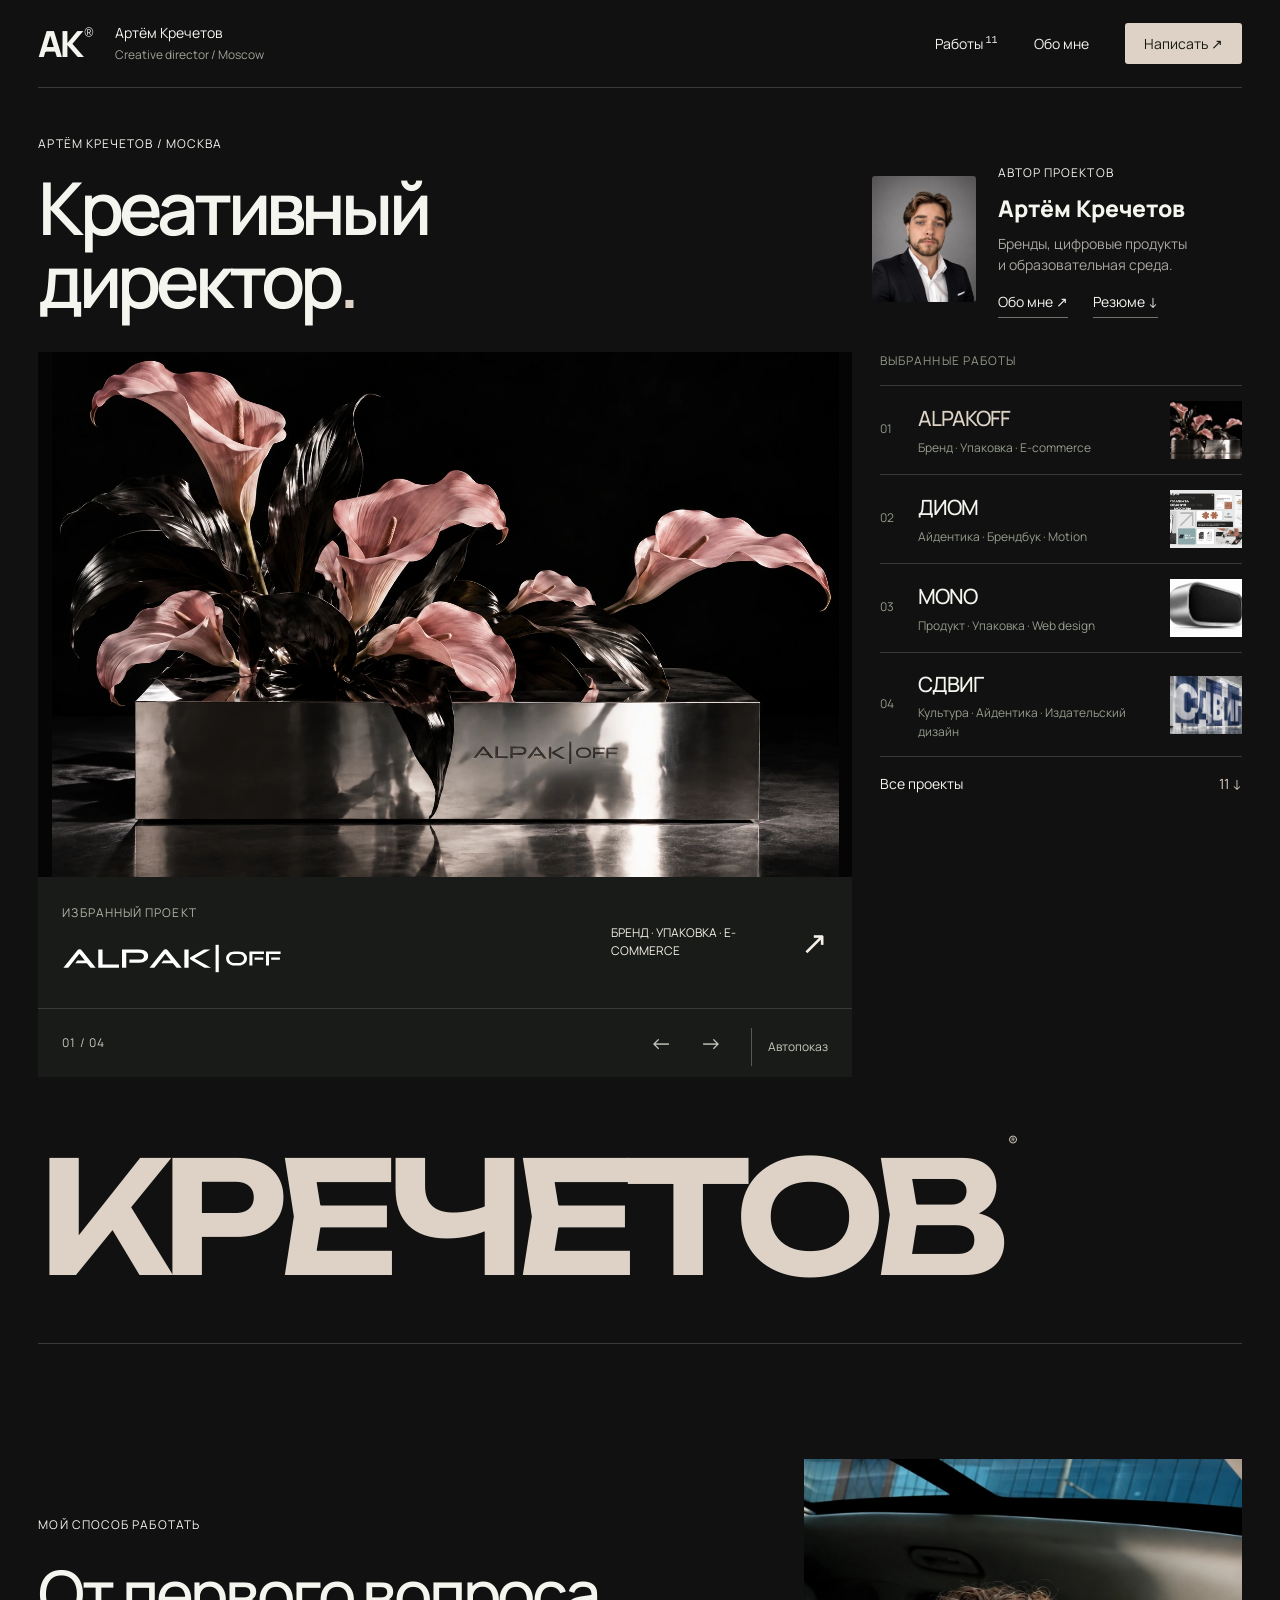
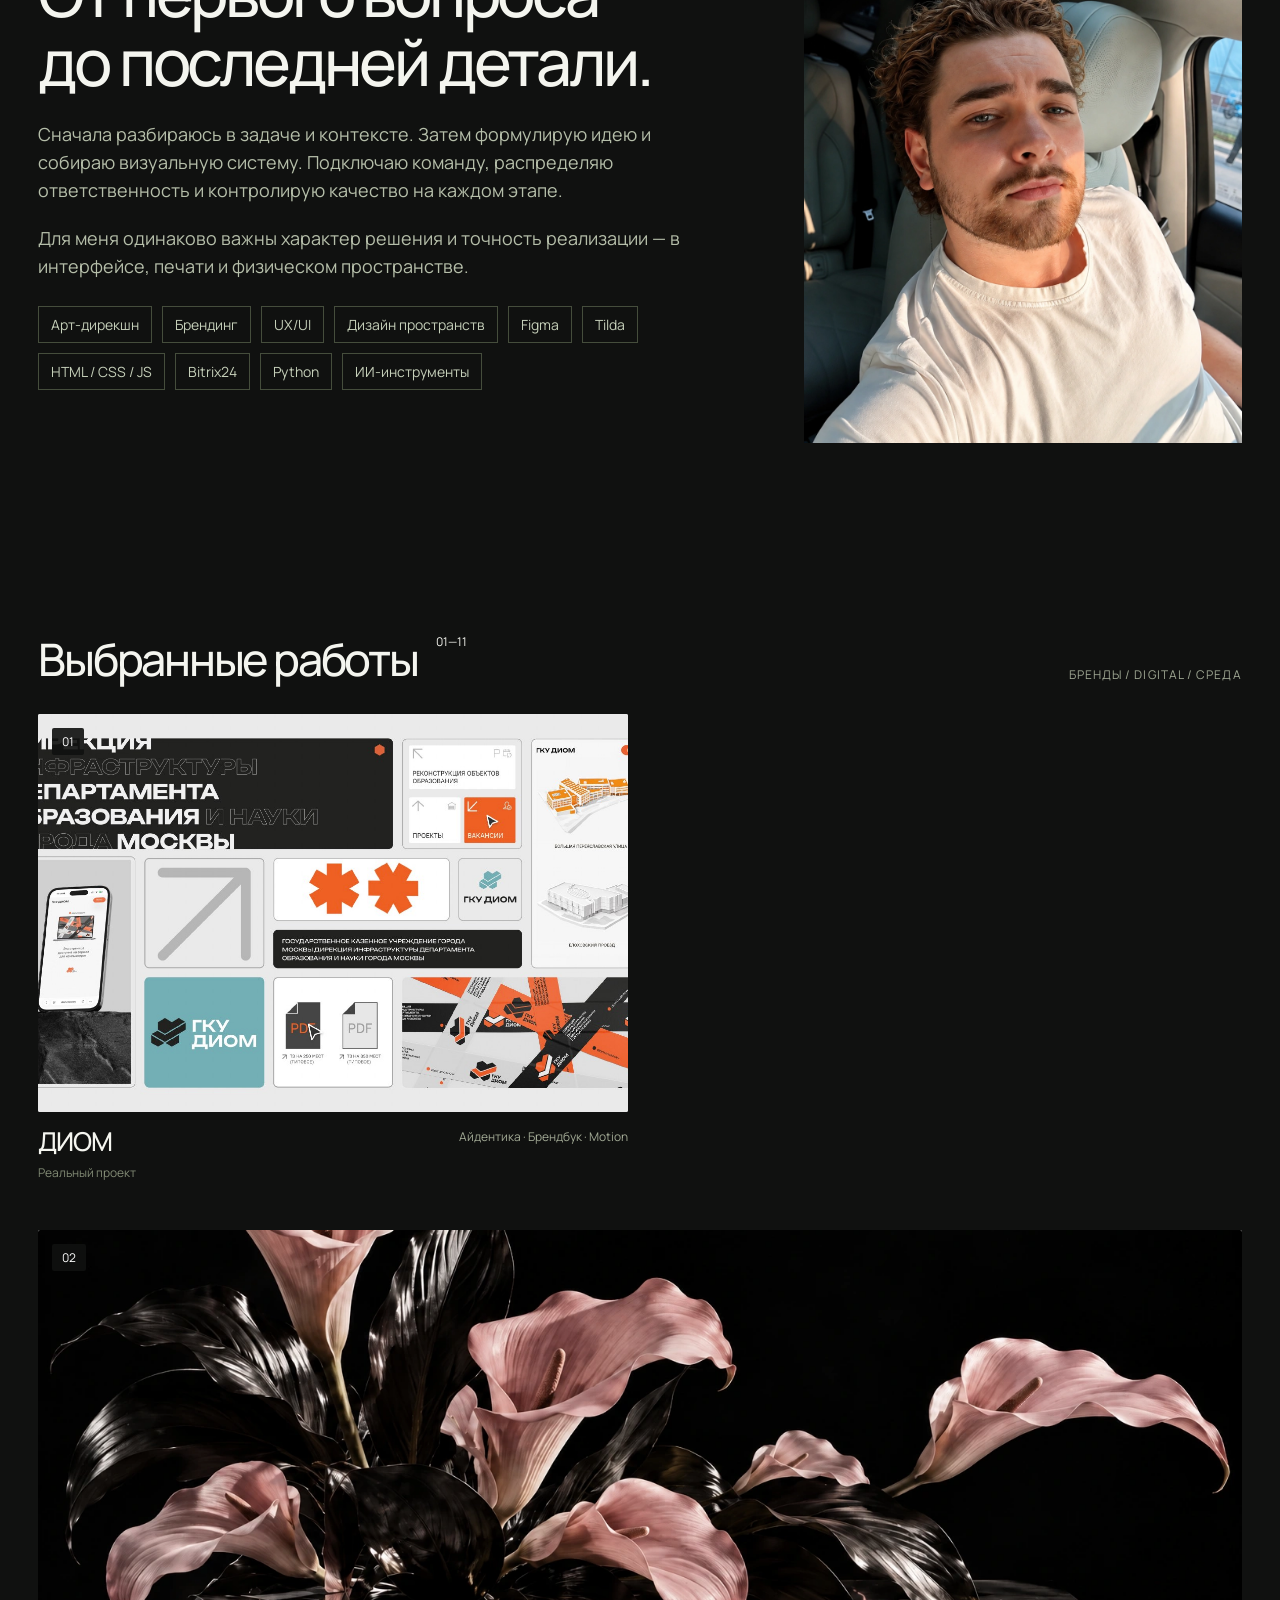
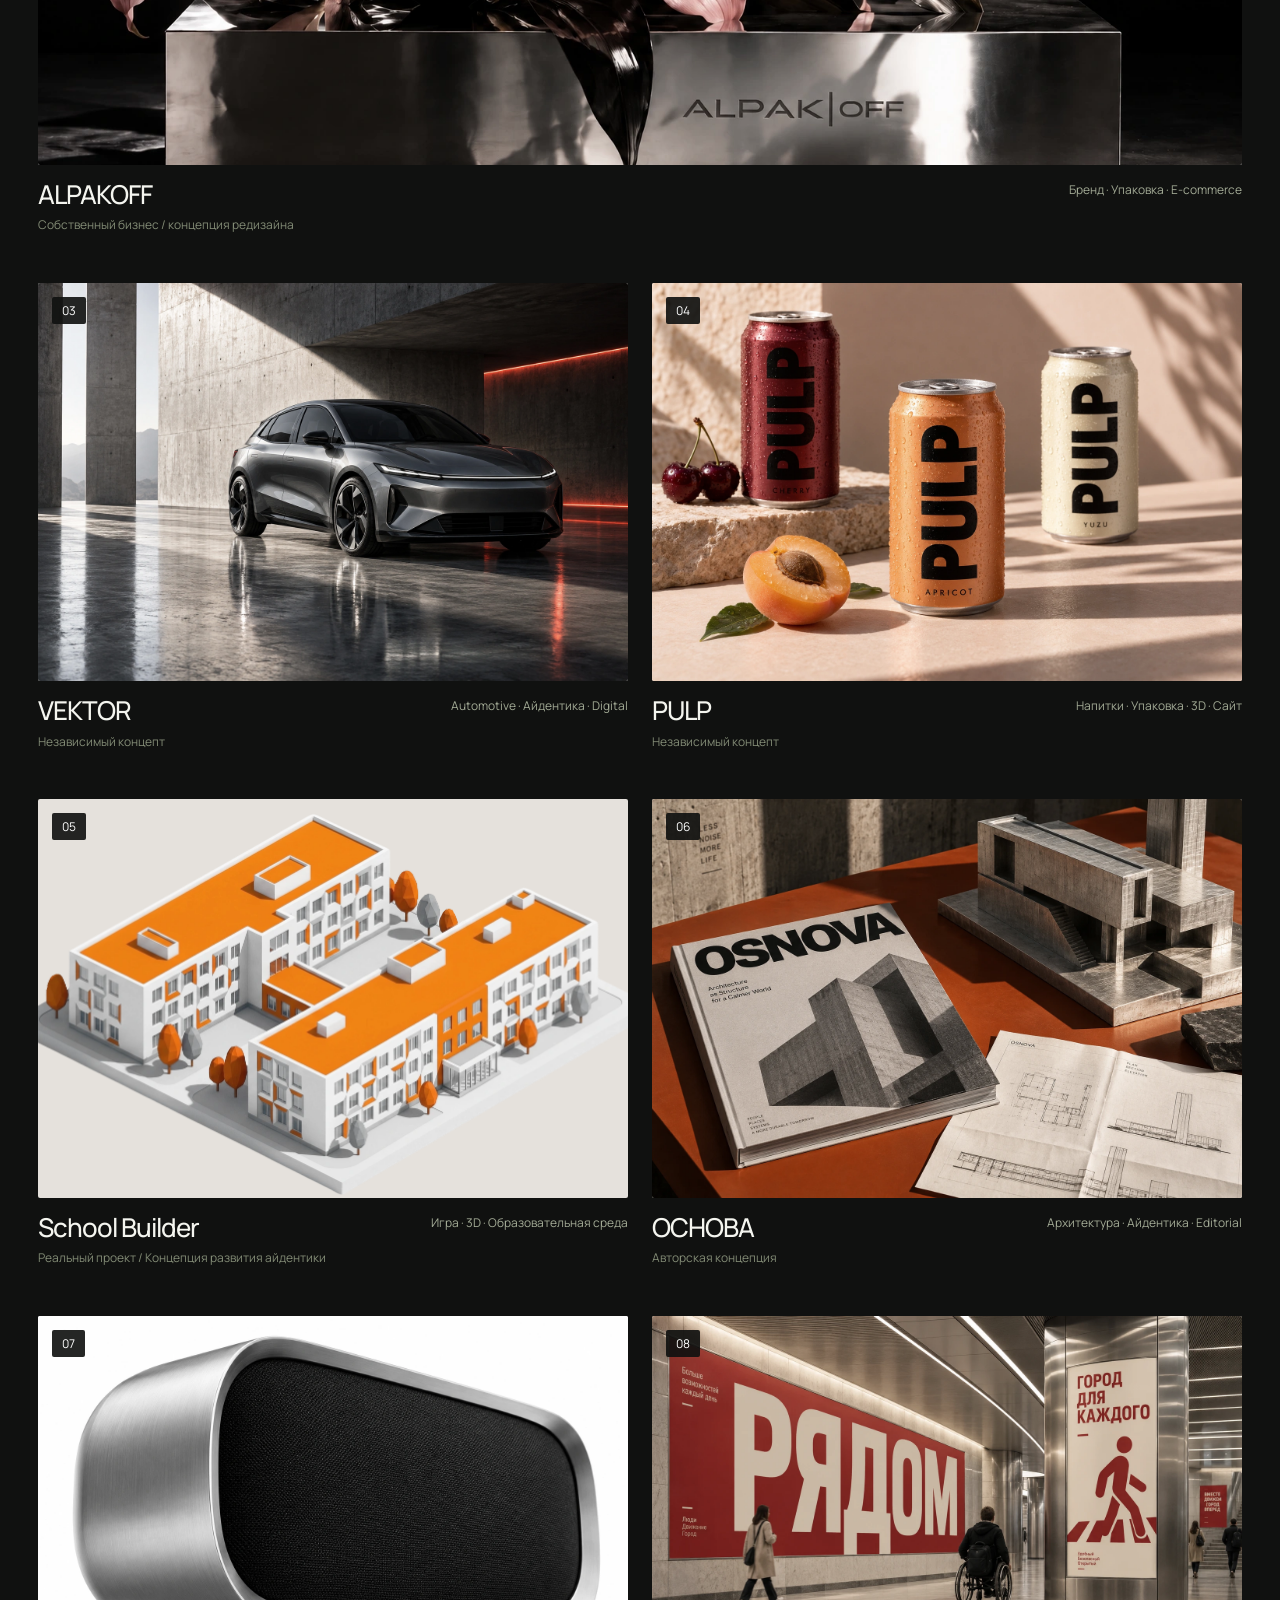
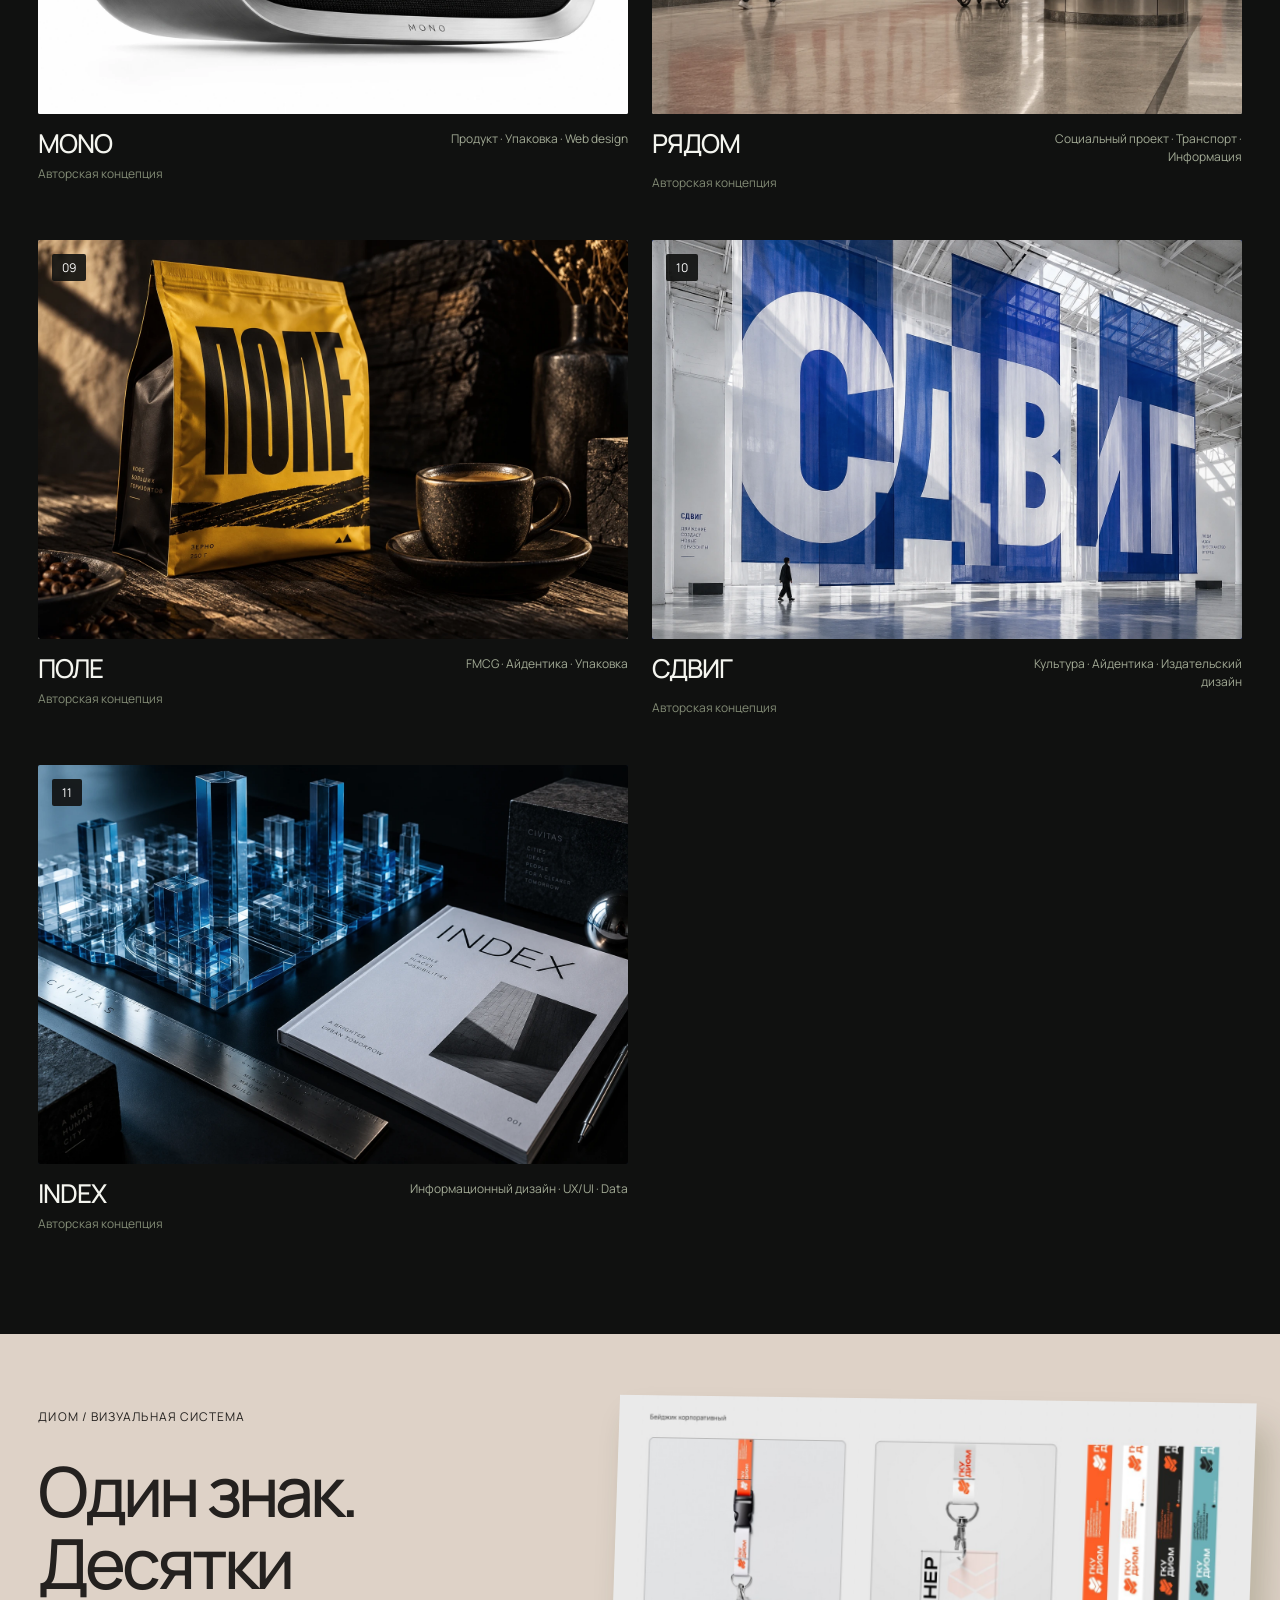
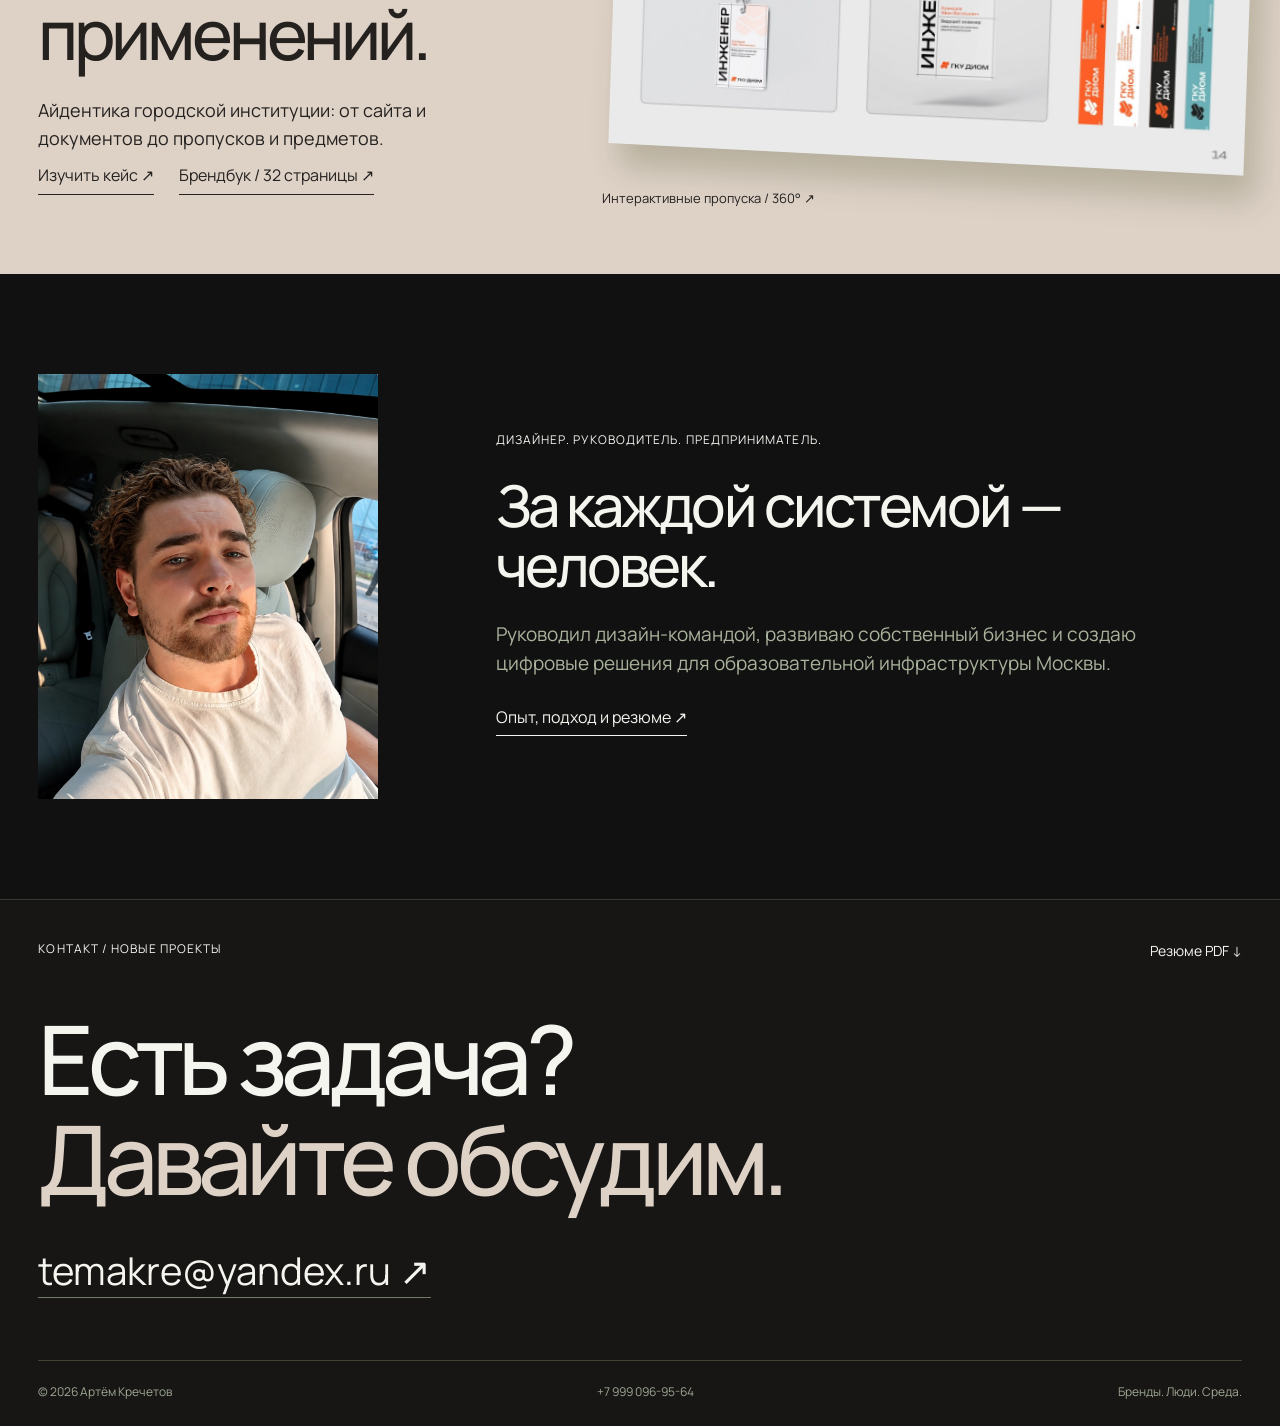
==== index.html @ ac404c0c "Add files via upload" ====
<!doctype html>
<html lang="ru">
<head>
<meta charset="utf-8">
<meta name="viewport" content="width=device-width,initial-scale=1">
<meta name="theme-color" content="#101110">
<title>Артём Кречетов — портфолио</title>
<meta name="description" content="Артём Кречетов. Креативное руководство, бренды, цифровые продукты и пространства.">
<link rel="stylesheet" href="ak.css">
</head>
<body>
<div id="ak"></div>
<script src="ak.js"></script>
</body>
</html>
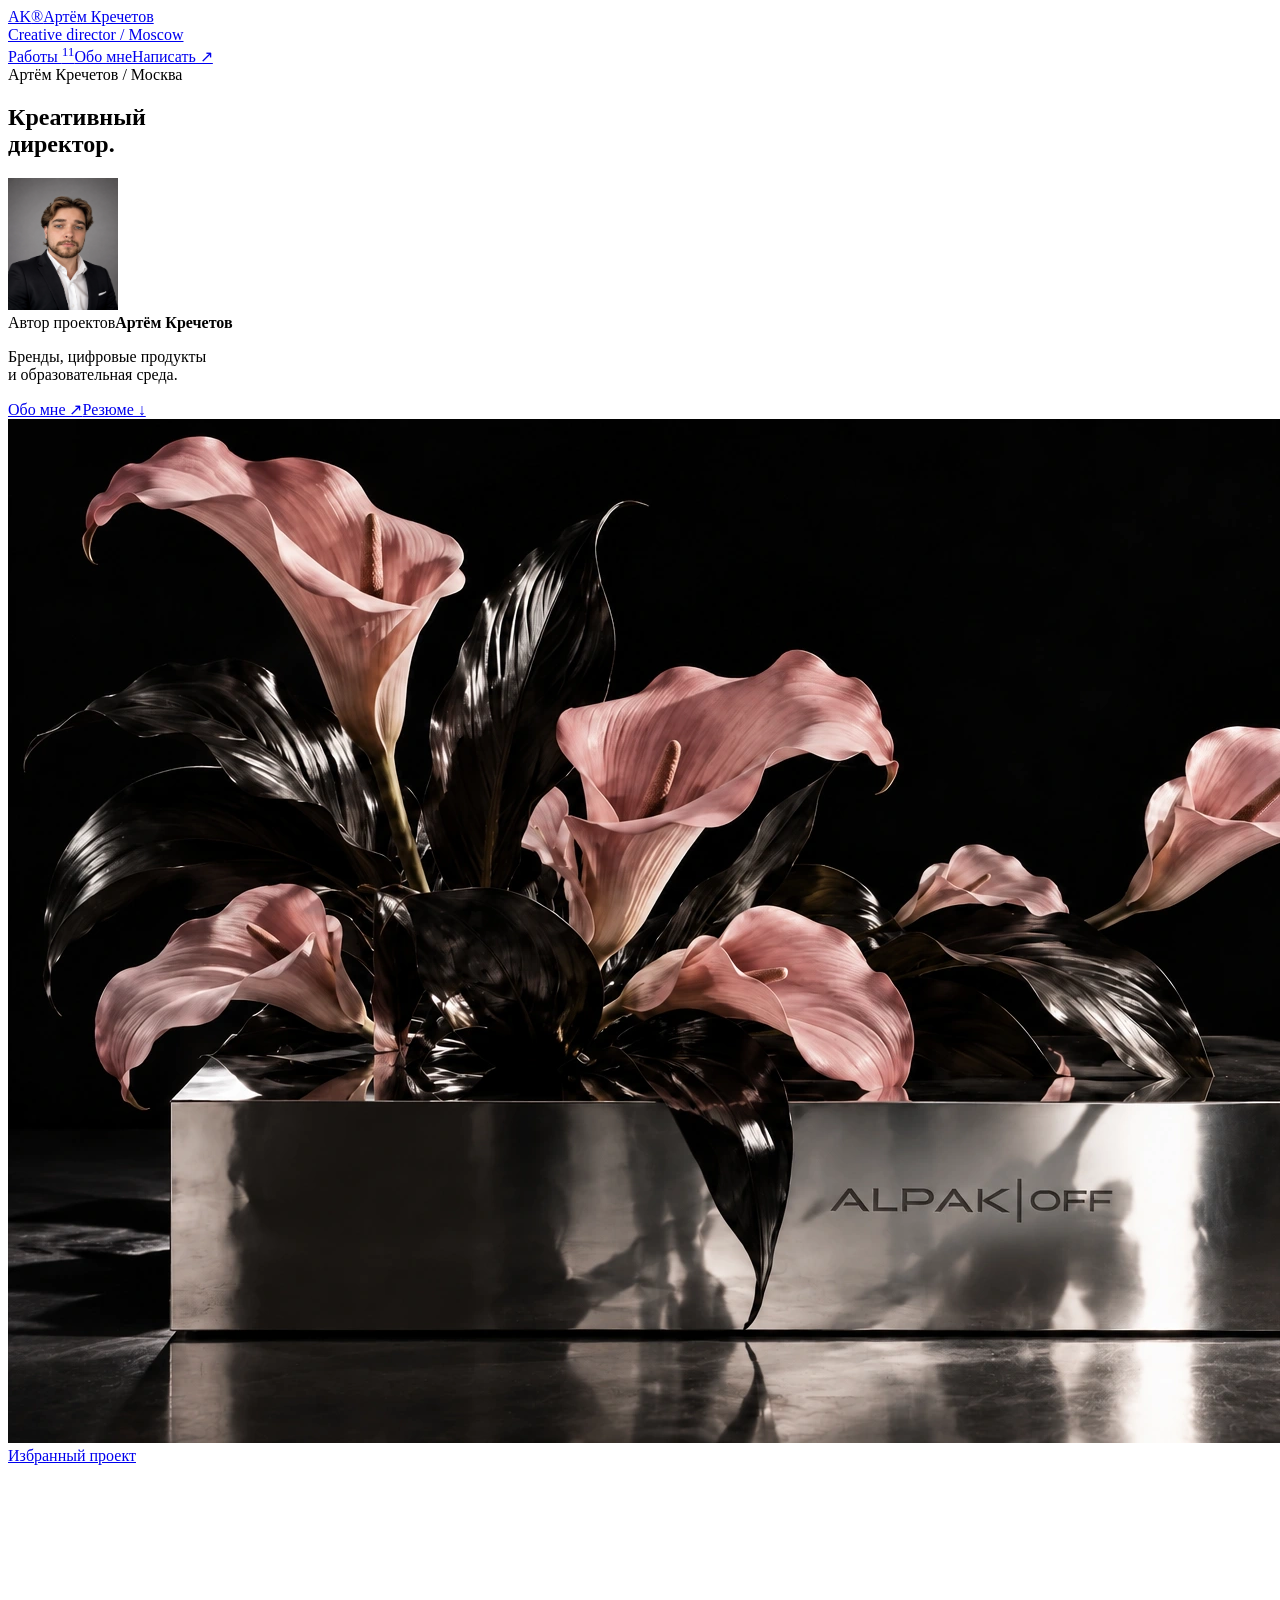
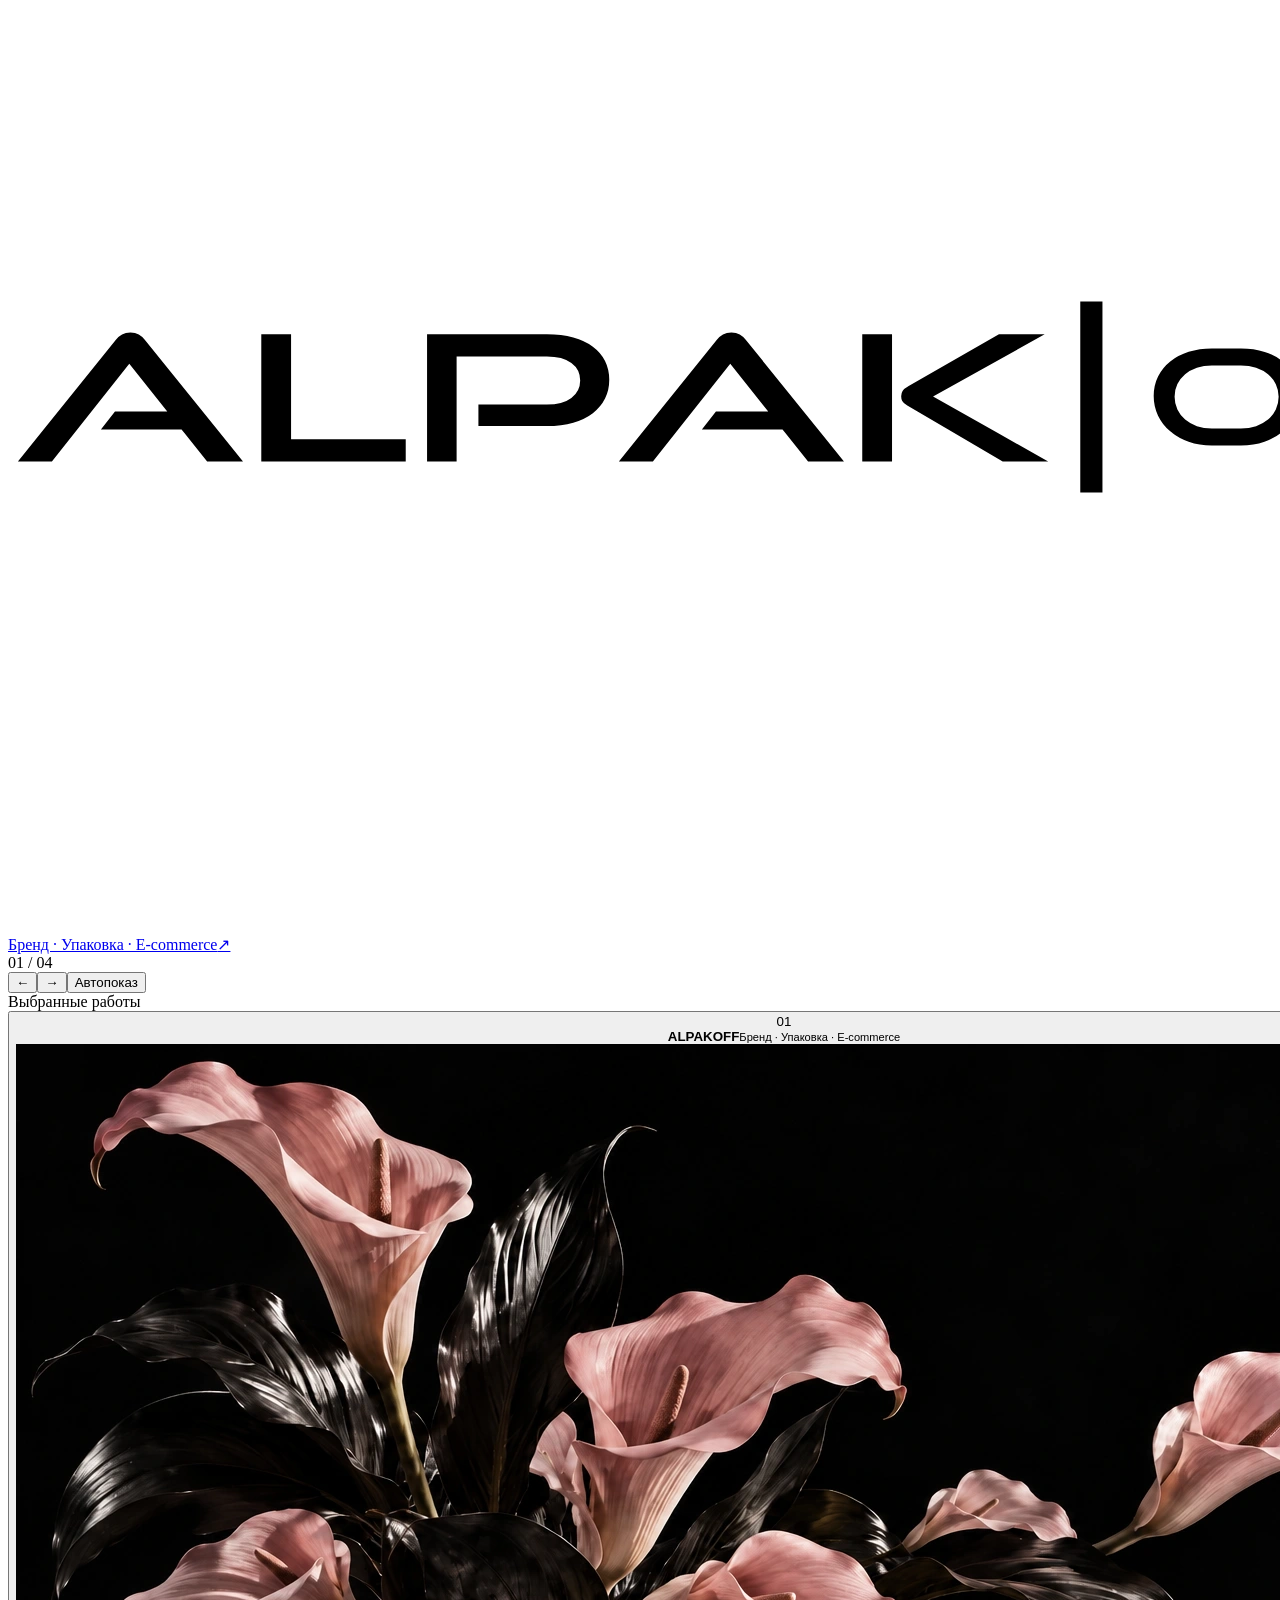
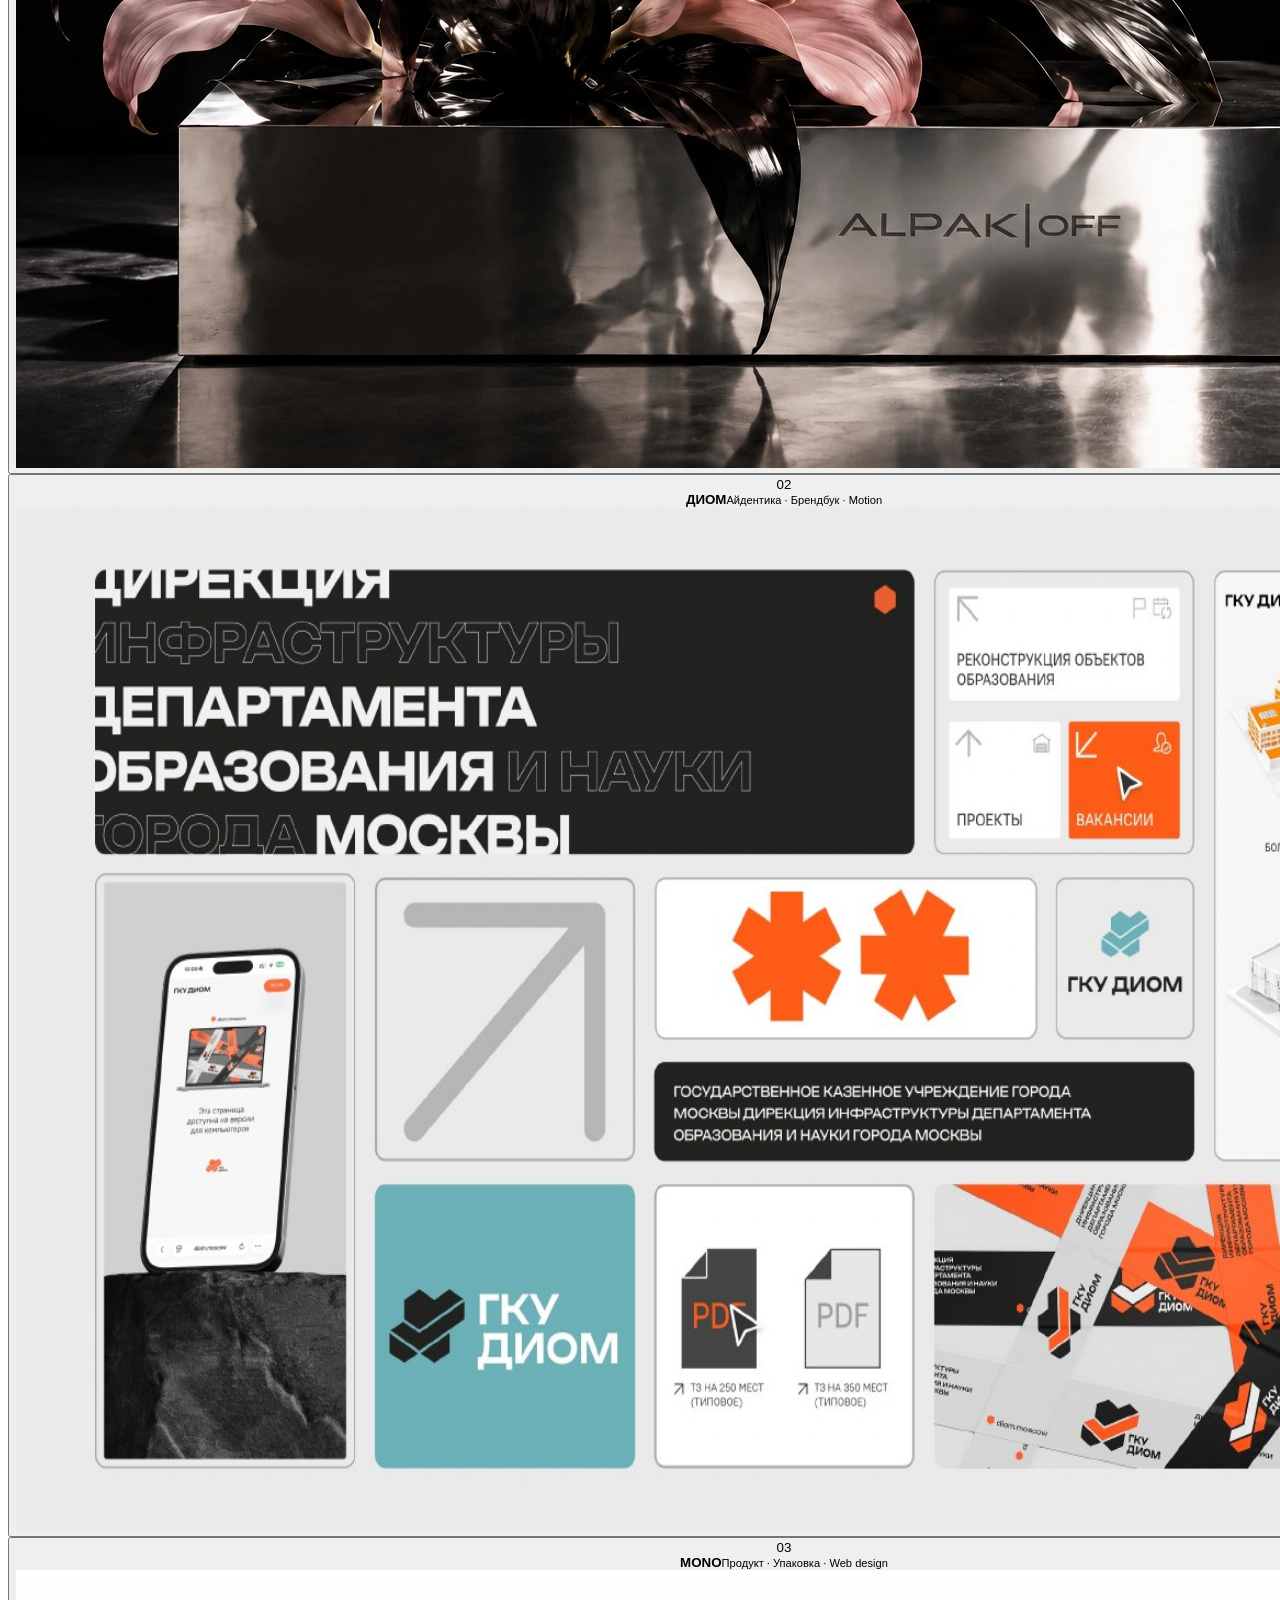
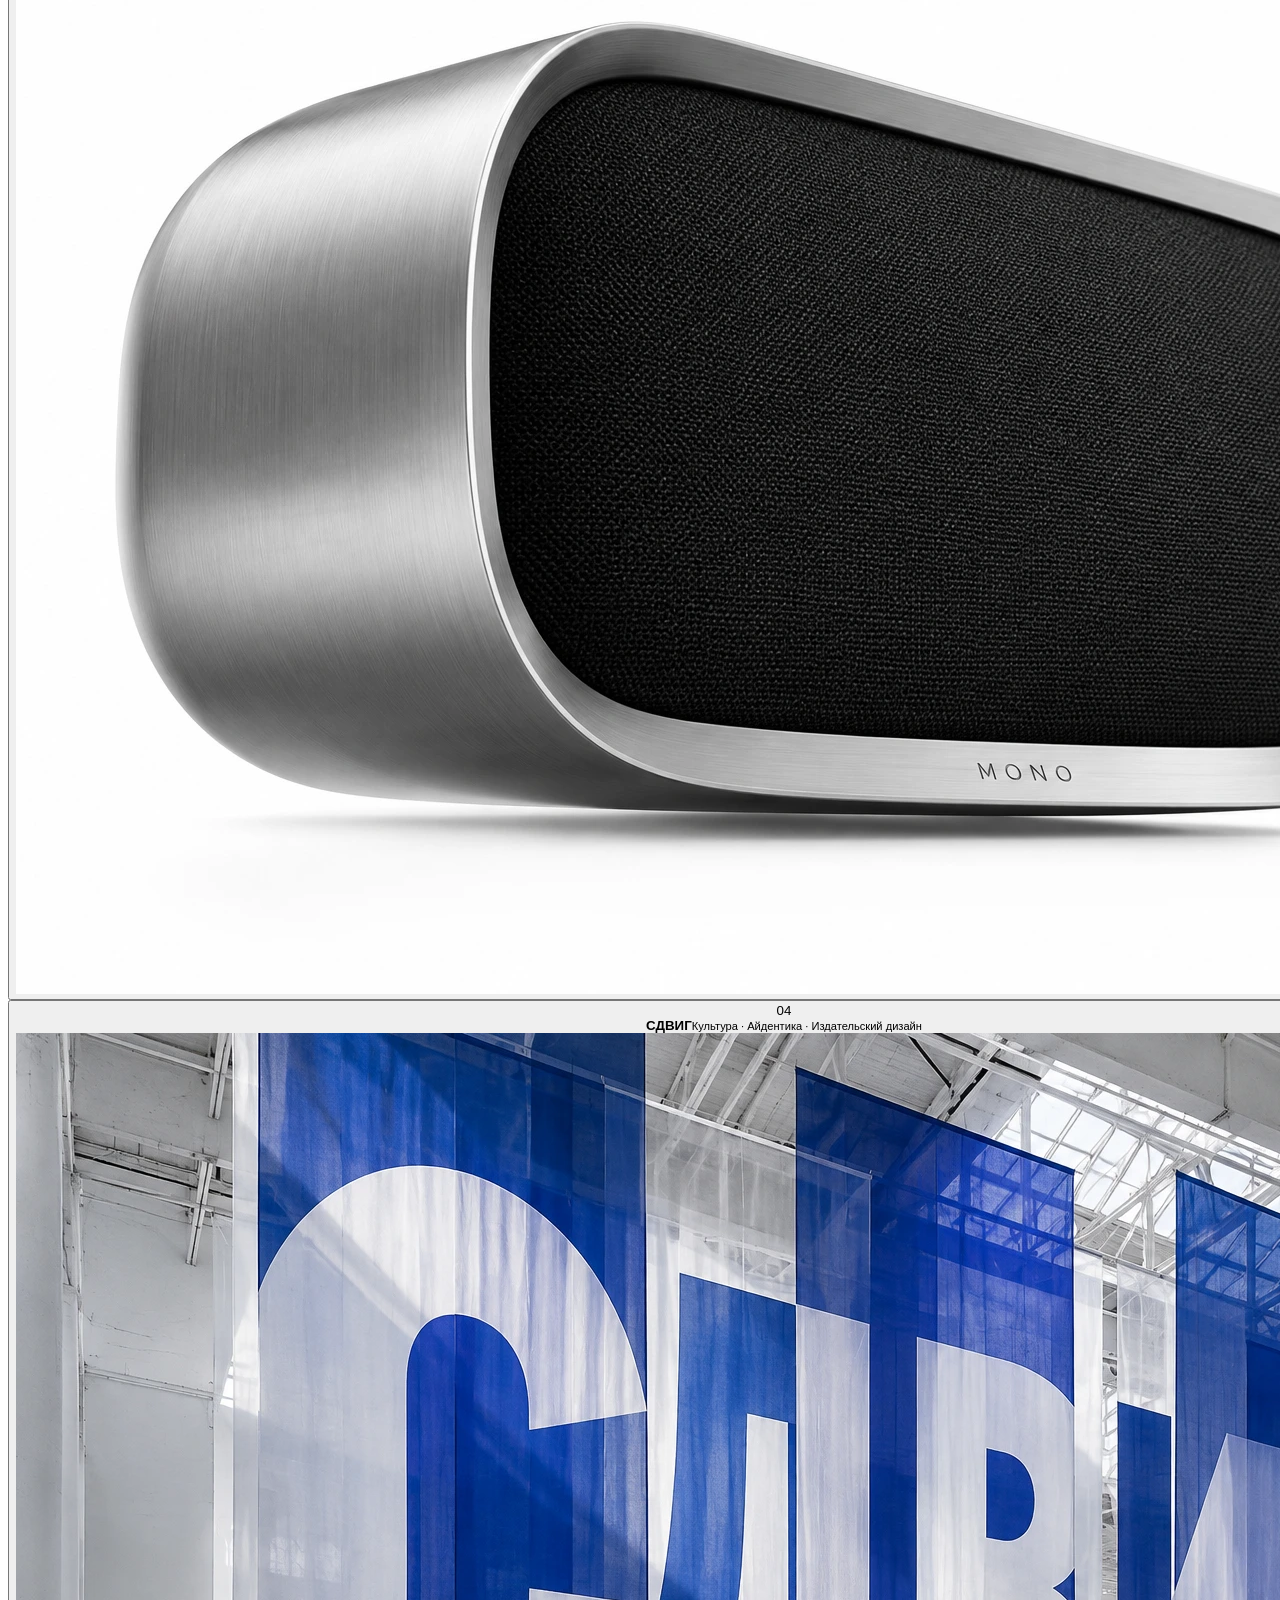
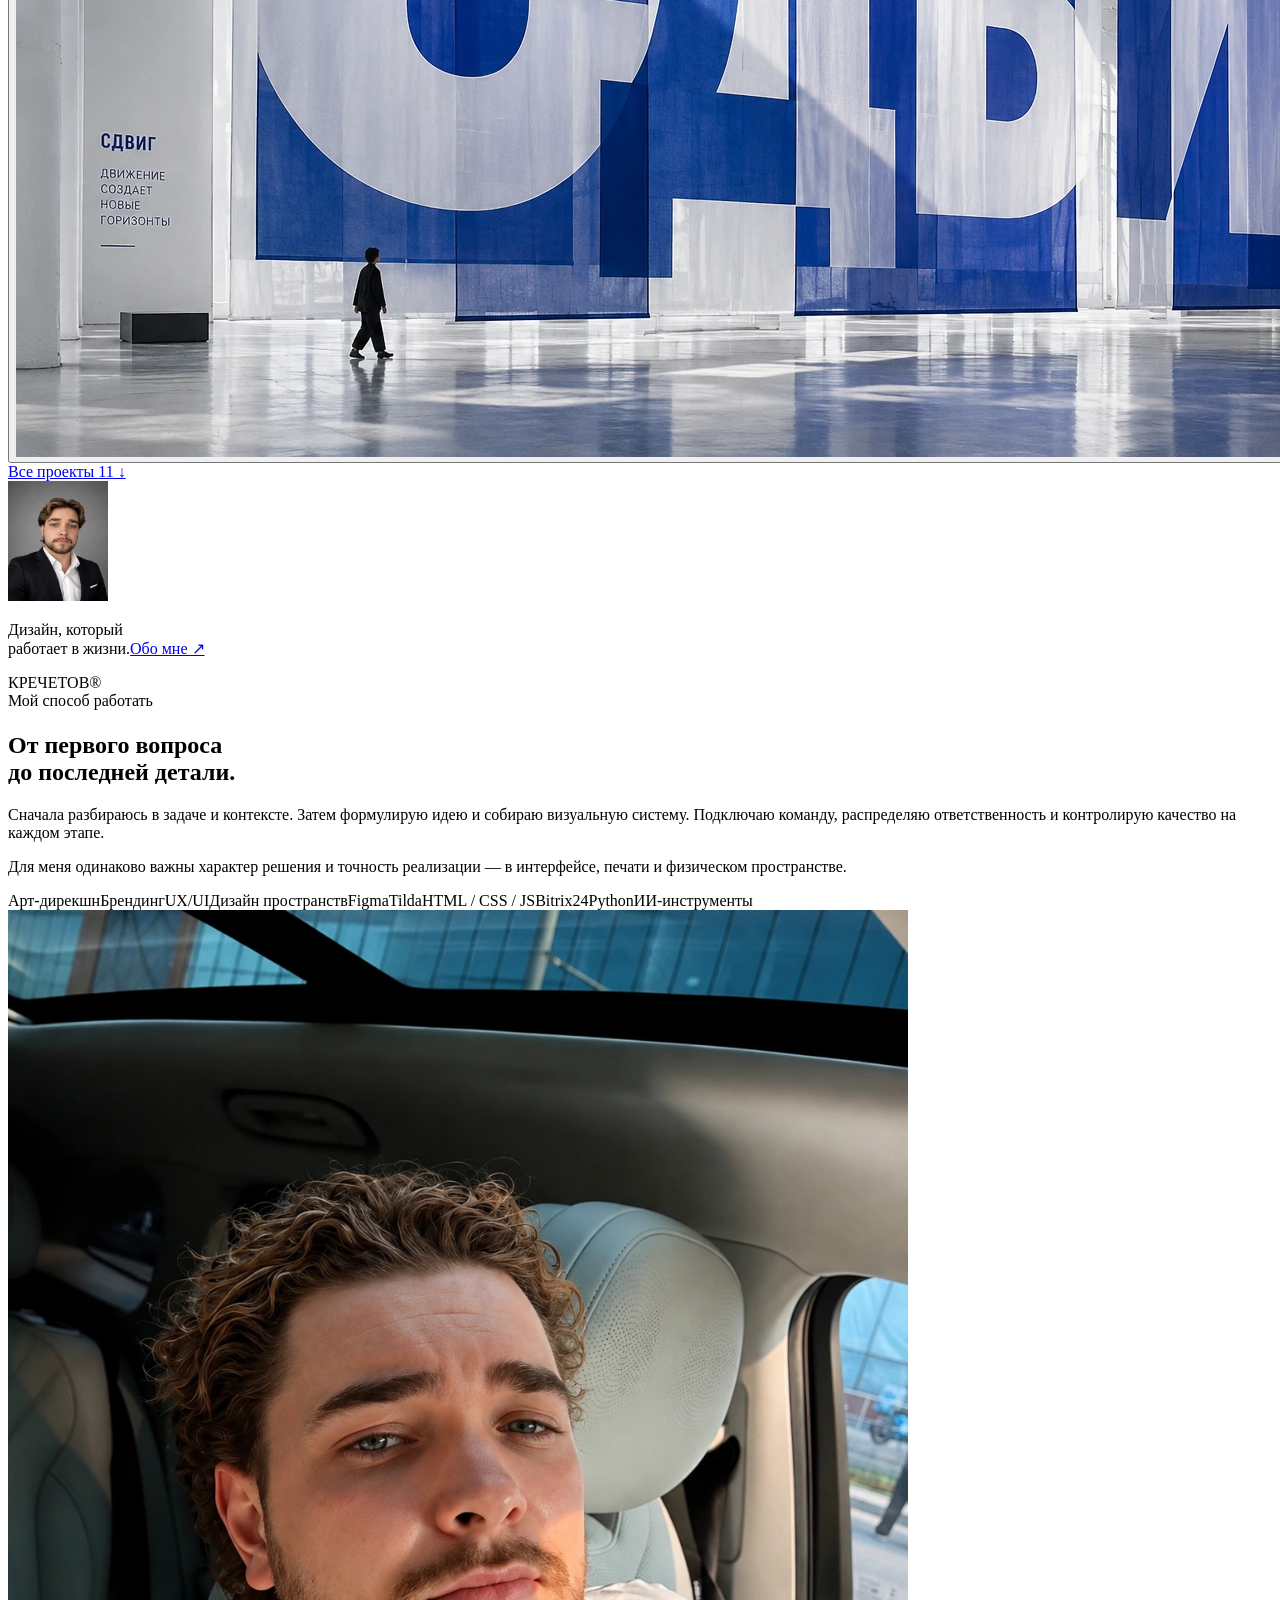
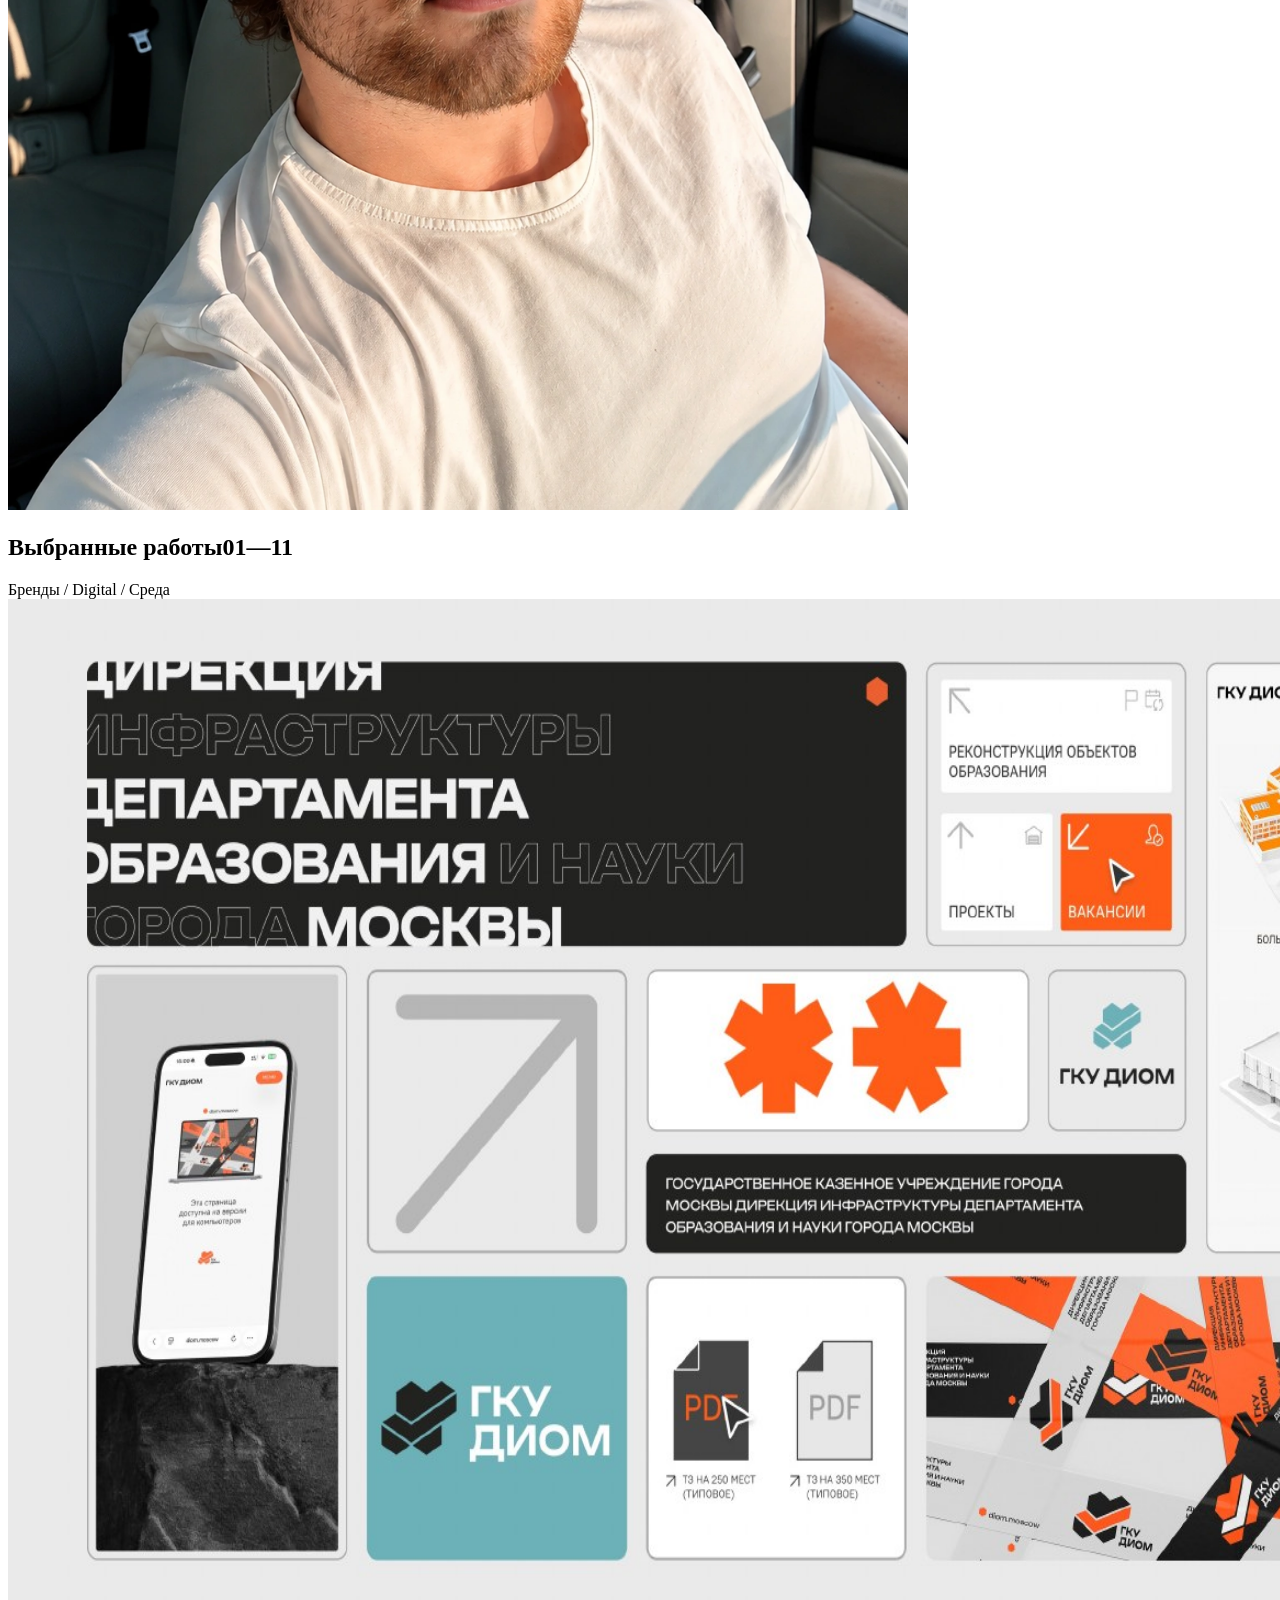
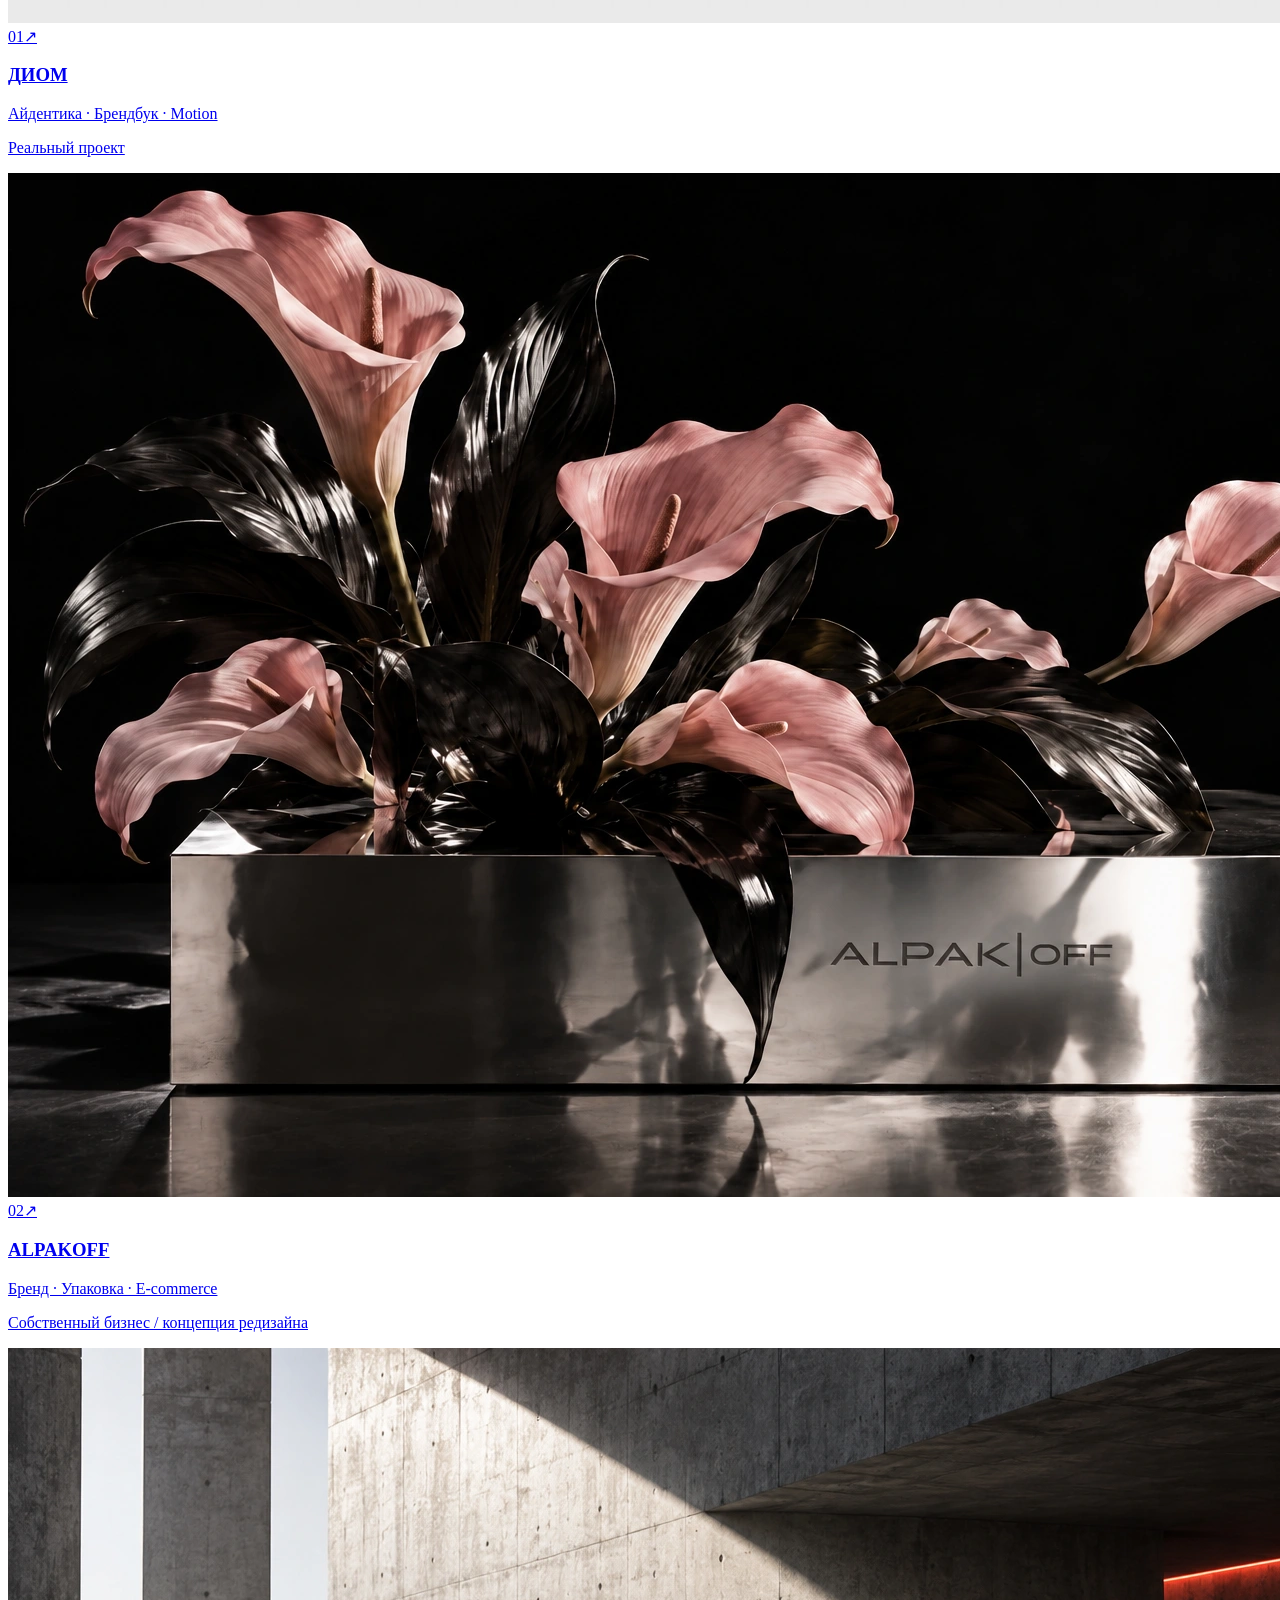
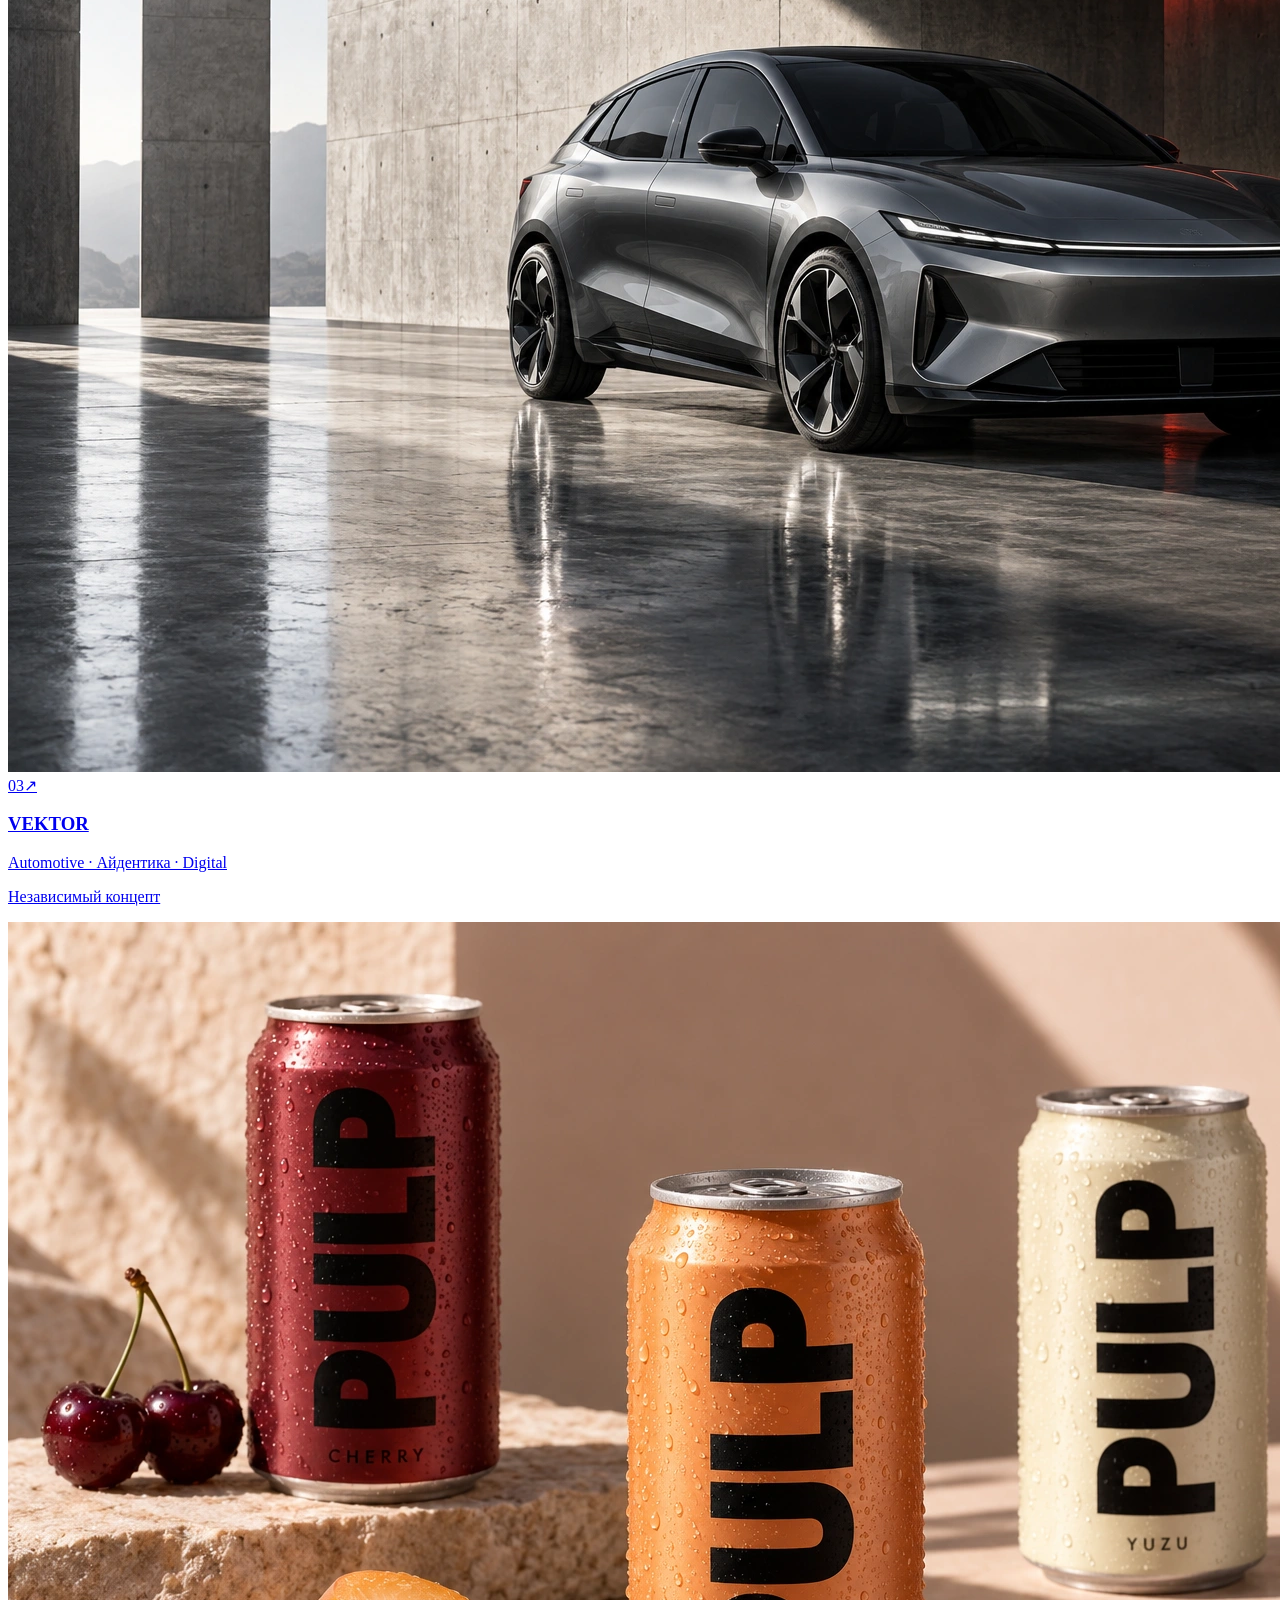
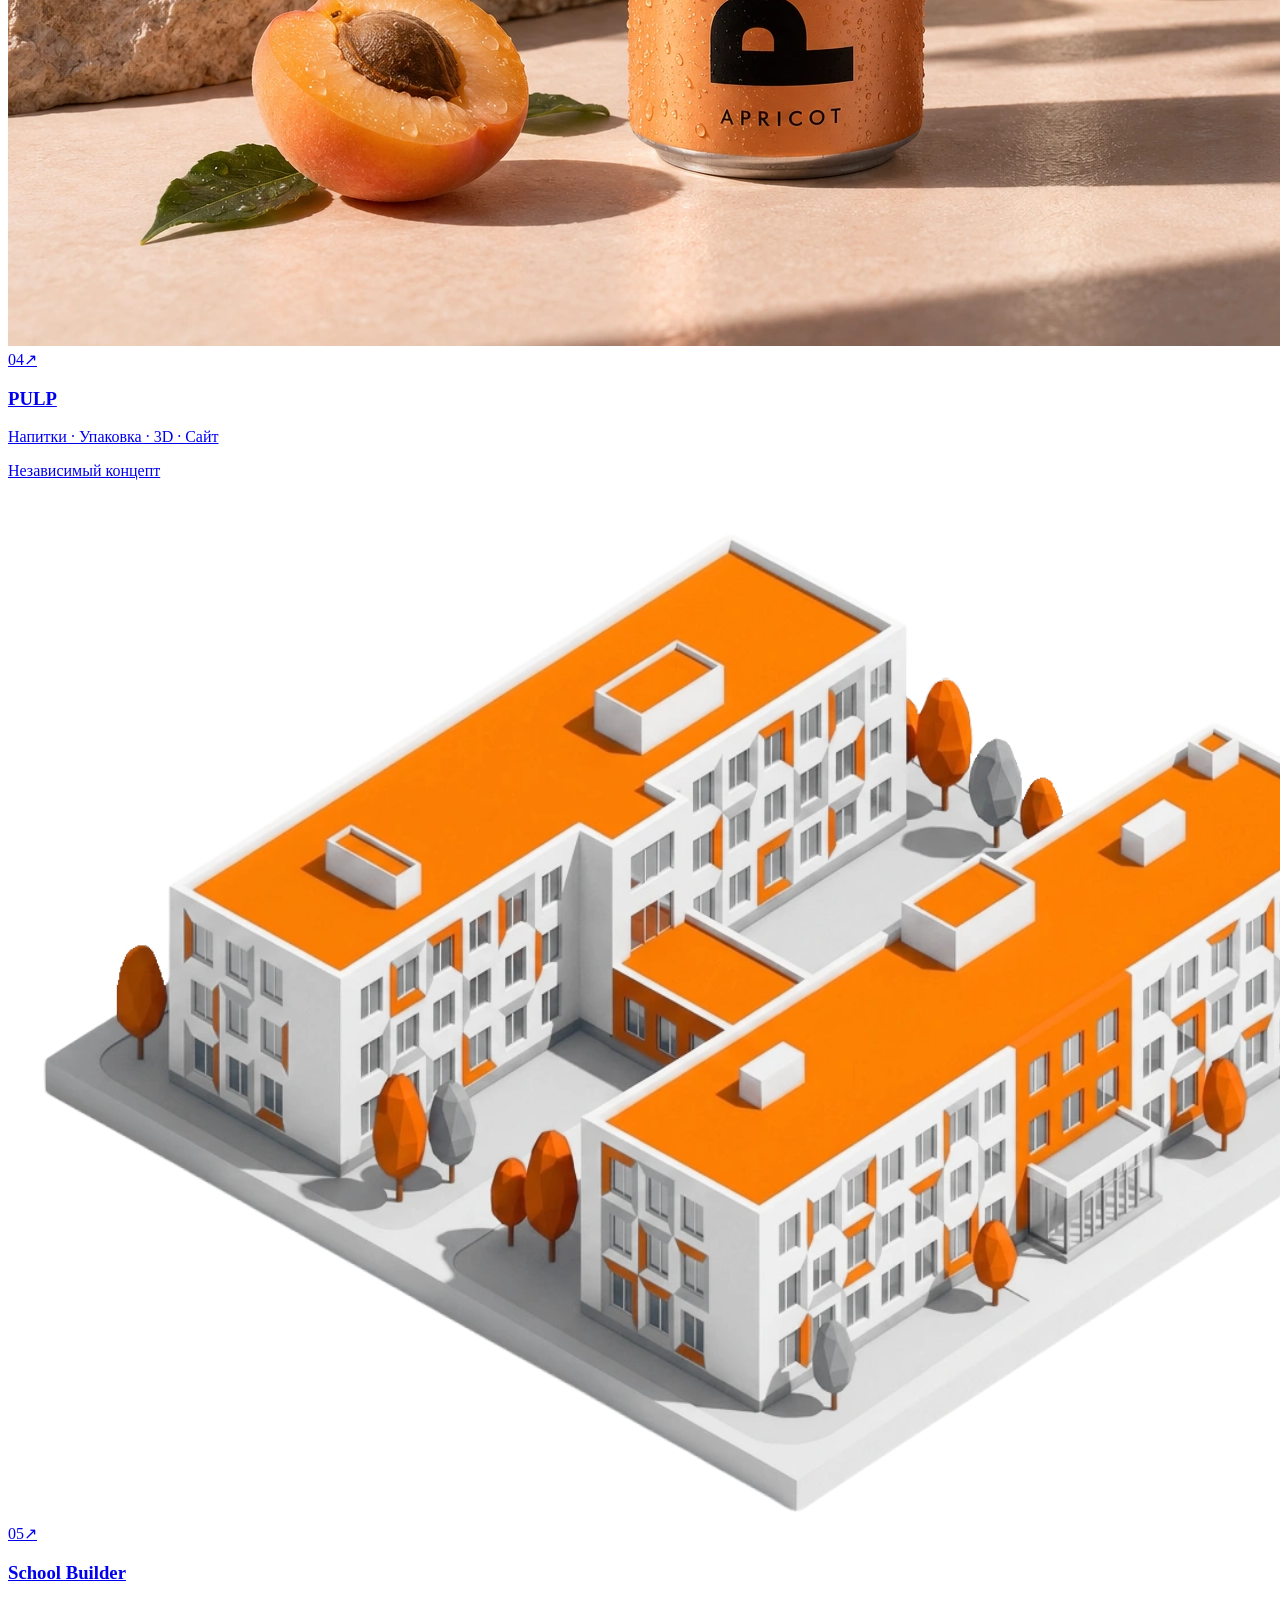
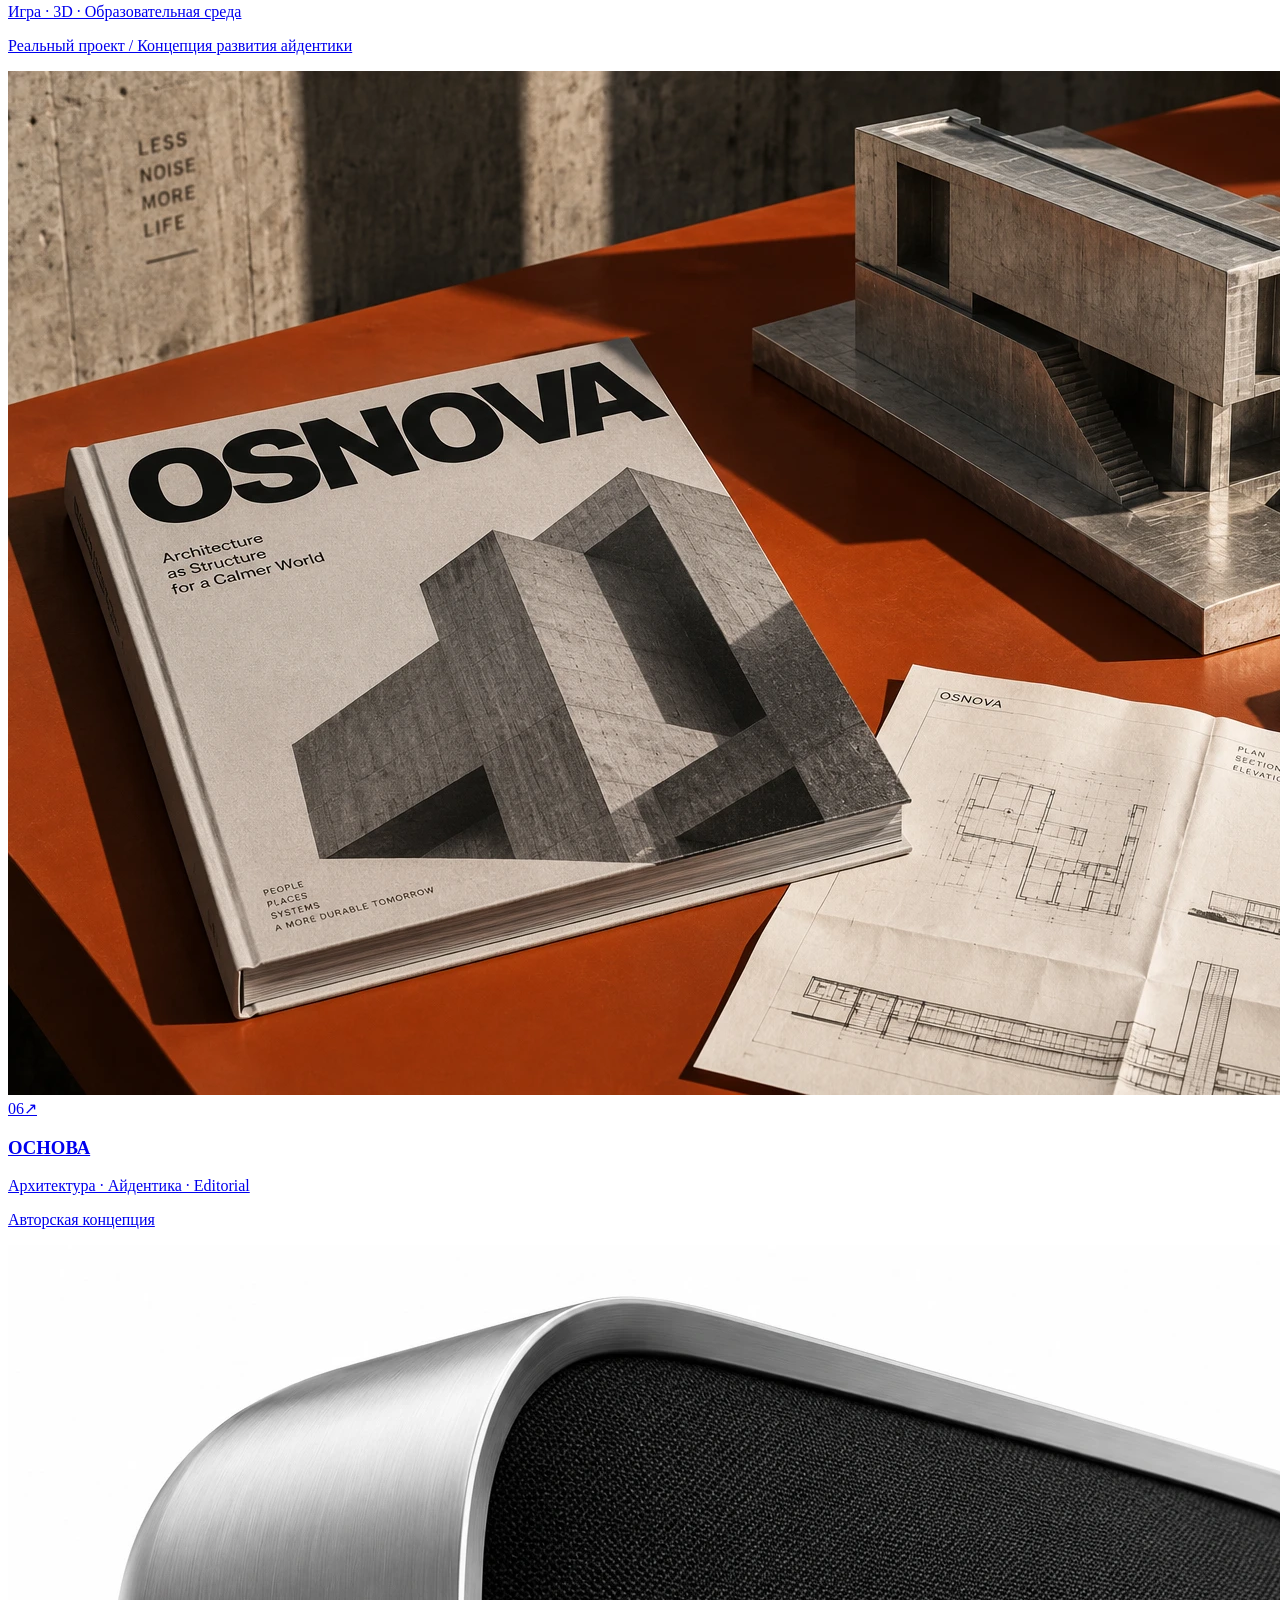
==== commit 052ff04e: "Load portfolio assets from GitHub Pages on custom domains" ====
--- a/index.html
+++ b/index.html
@@ -6,10 +6,10 @@
 <meta name="theme-color" content="#101110">
 <title>Артём Кречетов — портфолио</title>
 <meta name="description" content="Артём Кречетов. Креативное руководство, бренды, цифровые продукты и пространства.">
-<link rel="stylesheet" href="ak.css">
+<link rel="stylesheet" href="https://nitromb1910-design.github.io/portfolio/ak.css">
 </head>
 <body>
 <div id="ak"></div>
-<script src="ak.js"></script>
+<script src="https://nitromb1910-design.github.io/portfolio/ak.js"></script>
 </body>
 </html>
